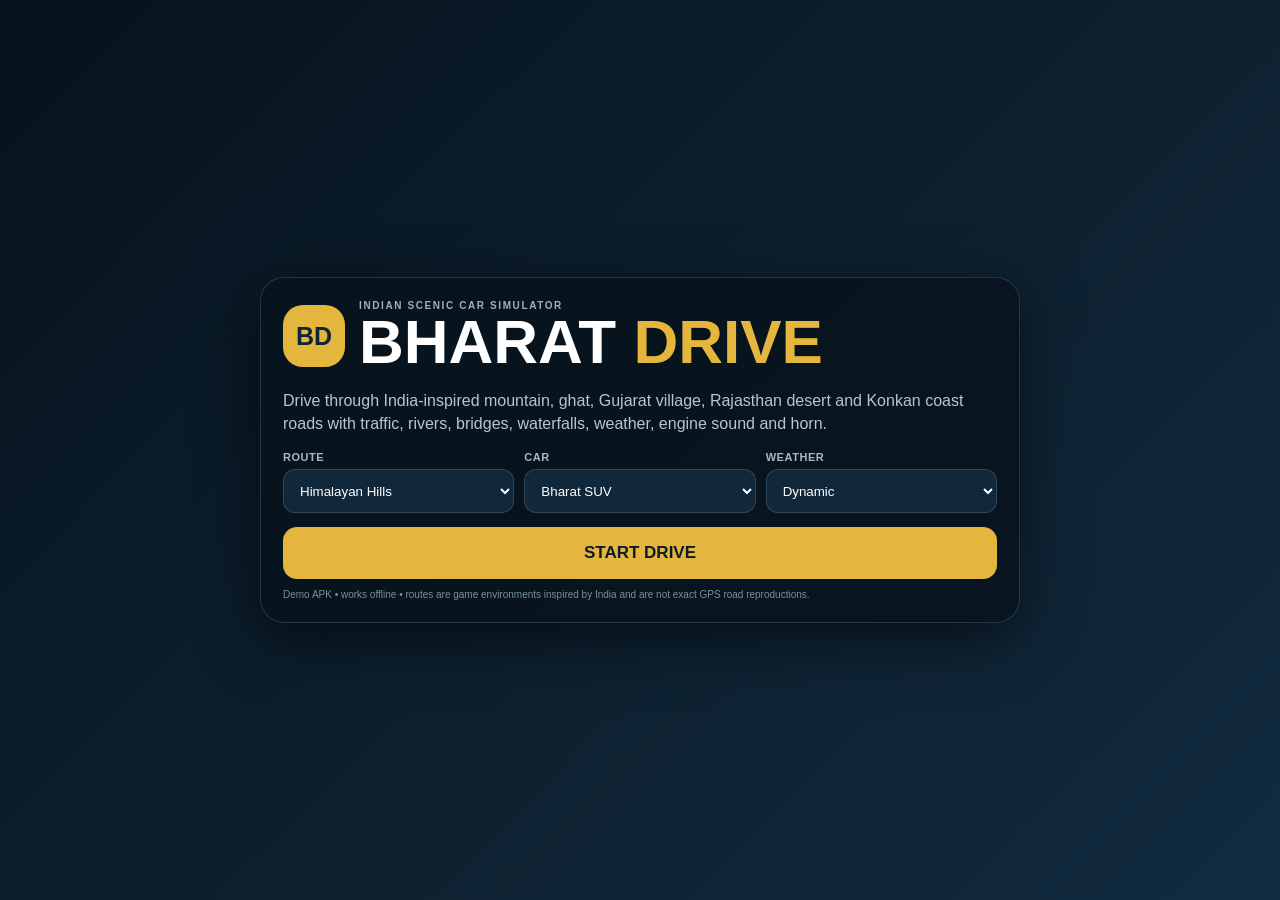
==== bharat-drive-demo/app/src/main/assets/index.html @ 17c28ddc "Add playable Bharat Drive demo game" ====
<!doctype html>
<html>
<head>
<meta charset="utf-8">
<meta name="viewport" content="width=device-width,initial-scale=1,maximum-scale=1,user-scalable=no">
<title>Bharat Drive Demo</title>
<style>
*{box-sizing:border-box;-webkit-tap-highlight-color:transparent}html,body{margin:0;width:100%;height:100%;overflow:hidden;background:#05090d;color:#fff;font-family:Arial,sans-serif;touch-action:none}canvas{display:block;width:100%;height:100%}.screen{position:fixed;inset:0}.menu{display:flex;align-items:center;justify-content:center;background:linear-gradient(135deg,#07131d,#122b3f);padding:18px;z-index:10}.card{width:min(760px,96vw);background:rgba(8,20,30,.92);border:1px solid rgba(255,255,255,.14);border-radius:24px;padding:22px;box-shadow:0 18px 60px #0008}.brand{display:flex;gap:14px;align-items:center}.logo{width:62px;height:62px;border-radius:20px;background:#e4b63e;color:#0c253b;display:grid;place-items:center;font-size:25px;font-weight:900}.eyebrow{font-size:10px;letter-spacing:.16em;color:#9fb1bd;font-weight:800}.card h1{font-size:clamp(34px,6vw,62px);line-height:.9;margin:3px 0}.gold{color:#e4b63e}.desc{color:#b8c6d0;line-height:1.45}.grid{display:grid;grid-template-columns:repeat(3,1fr);gap:10px;margin:14px 0}label{font-size:11px;color:#a9b8c2;text-transform:uppercase;font-weight:800;letter-spacing:.05em}select{width:100%;margin-top:6px;padding:12px;border-radius:12px;background:#10283a;color:#fff;border:1px solid #ffffff24;min-height:44px}.start{width:100%;min-height:52px;border:0;border-radius:14px;background:#e4b63e;color:#0b1b28;font-size:17px;font-weight:900}.small{font-size:10px;color:#78909f;margin:10px 0 0}.hud{position:fixed;inset:0;pointer-events:none;z-index:4}.top{position:absolute;top:10px;left:10px;right:10px;display:flex;justify-content:space-between;gap:8px}.pill,.stats>div{background:#07131dbd;border:1px solid #ffffff22;backdrop-filter:blur(8px);border-radius:13px;padding:8px 11px}.pill{font-size:12px;font-weight:900}.stats{display:flex;gap:6px}.stats>div{text-align:center;min-width:70px;padding:6px 9px}.stats small{display:block;color:#9fb1bd;font-size:8px}.stats strong{font-size:17px}.route{position:absolute;left:12px;top:73px;background:#07131dbd;border:1px solid #ffffff22;border-radius:12px;padding:8px 11px;font-size:11px}.route b{color:#e4b63e}.controls{position:absolute;left:12px;right:12px;bottom:10px;display:flex;justify-content:space-between;align-items:end;pointer-events:none}.cluster{display:flex;gap:10px;pointer-events:auto}.ctl{width:76px;height:76px;border-radius:22px;border:1px solid #ffffff2a;background:#07131dbc;color:#fff;font-weight:900;font-size:25px}.ctl.pedal{height:90px;font-size:12px}.gas{background:#176a42d9}.brake{background:#8d332dd9}.horn{position:absolute;right:12px;top:73px;width:54px;height:48px;border-radius:14px;border:1px solid #ffffff2a;background:#07131dbc;color:#fff;pointer-events:auto;font-size:22px}.pause{position:absolute;right:74px;top:73px;width:54px;height:48px;border-radius:14px;border:1px solid #ffffff2a;background:#07131dbc;color:#fff;pointer-events:auto;font-size:18px}.overlay{position:fixed;inset:0;z-index:20;background:#02070bd9;display:flex;align-items:center;justify-content:center}.overlay .box{width:min(360px,92vw);background:#0c2030;border:1px solid #ffffff25;border-radius:20px;padding:20px;text-align:center}.overlay button{width:100%;margin-top:8px;padding:13px;border:0;border-radius:12px;background:#e4b63e;color:#0b1b28;font-weight:900}.hidden{display:none}.toast{position:fixed;left:50%;top:38%;transform:translate(-50%,-50%);z-index:30;background:#07131dee;border:1px solid #ffffff25;border-radius:12px;padding:10px 14px;font-weight:800;opacity:0;transition:.2s}.toast.show{opacity:1}@media(max-width:650px){.grid{grid-template-columns:repeat(2,1fr)}.stats>div{min-width:55px}.stats strong{font-size:14px}.ctl{width:64px;height:64px}.ctl.pedal{height:76px}.route{top:105px}.horn,.pause{top:105px}}@media(max-width:410px){.grid{grid-template-columns:1fr}.stats>div:nth-child(3){display:none}}
</style>
</head>
<body>
<canvas id="game"></canvas>

<div id="menu" class="screen menu">
  <div class="card">
    <div class="brand"><div class="logo">BD</div><div><div class="eyebrow">INDIAN SCENIC CAR SIMULATOR</div><h1>BHARAT <span class="gold">DRIVE</span></h1></div></div>
    <p class="desc">Drive through India-inspired mountain, ghat, Gujarat village, Rajasthan desert and Konkan coast roads with traffic, rivers, bridges, waterfalls, weather, engine sound and horn.</p>
    <div class="grid">
      <label>Route<select id="route"><option value="himalaya">Himalayan Hills</option><option value="ghats">Western Ghats</option><option value="gujarat">Gujarat Village Highway</option><option value="rajasthan">Rajasthan Desert</option><option value="konkan">Konkan Coast</option></select></label>
      <label>Car<select id="car"><option value="suv">Bharat SUV</option><option value="sedan">Executive Sedan</option><option value="hatch">City Hatch</option></select></label>
      <label>Weather<select id="weather"><option value="auto">Dynamic</option><option value="clear">Clear</option><option value="rain">Rain</option><option value="fog">Fog</option></select></label>
    </div>
    <button id="start" class="start">START DRIVE</button>
    <p class="small">Demo APK • works offline • routes are game environments inspired by India and are not exact GPS road reproductions.</p>
  </div>
</div>

<div id="hud" class="hud hidden">
  <div class="top">
    <div class="pill"><span class="gold">BHARAT</span> DRIVE DEMO</div>
    <div class="stats">
      <div><small>SPEED</small><strong><span id="speed">0</span></strong></div>
      <div><small>GEAR</small><strong id="gear">N</strong></div>
      <div><small>FUEL</small><strong><span id="fuel">100</span>%</strong></div>
    </div>
  </div>
  <div class="route"><b id="routeName">Himalayan Hills</b><br><span id="condition">CLEAR ROAD</span></div>
  <button id="pause" class="pause">⏸</button>
  <button id="horn" class="horn">📣</button>
  <div class="controls">
    <div class="cluster"><button id="left" class="ctl">◀</button><button id="right" class="ctl">▶</button></div>
    <div class="cluster"><button id="brake" class="ctl pedal brake">BRAKE</button><button id="gas" class="ctl pedal gas">GAS</button></div>
  </div>
</div>

<div id="pauseBox" class="overlay hidden"><div class="box"><h2>Drive Paused</h2><p id="pauseText"></p><button id="resume">RESUME</button><button id="restart">RESTART</button><button id="mainMenu">MAIN MENU</button></div></div>
<div id="toast" class="toast"></div>

<script>
(()=>{
const c=document.getElementById('game'),x=c.getContext('2d');
const $=id=>document.getElementById(id);
let W=960,H=540,dpr=1,last=performance.now(),playing=false,paused=false,t=0,speed=0,lane=0,dist=0,fuel=100,traffic=[],spawn=0,weather='auto',route='himalaya',car='suv',rain=[],audio=null,eng=null,engGain=null,windGain=null;
const input={l:false,r:false,g:false,b:false};
const routes={
himalaya:{name:'Himalayan Hills',sky:['#6ea9d0','#d9eef7'],ground:'#587454',mount:'#617d8c',road:'#44494f',water:true,trees:'pine',curve:1.0},
ghats:{name:'Western Ghats',sky:['#68a5ad','#c4e1d1'],ground:'#2f6845',mount:'#315b45',road:'#41464b',water:true,trees:'lush',curve:1.2},
gujarat:{name:'Gujarat Village Highway',sky:['#79b8d5','#d7ebb7'],ground:'#79934f',mount:'#879259',road:'#484b4e',water:true,trees:'dry',curve:.65},
rajasthan:{name:'Rajasthan Desert',sky:['#82b9d2','#f1cf91'],ground:'#ba8247',mount:'#a96f3f',road:'#4b4947',water:false,trees:'desert',curve:.5},
konkan:{name:'Konkan Coast',sky:['#65b3d0','#c7eadc'],ground:'#2f6f4a',mount:'#32664b',road:'#41464a',water:true,trees:'palm',curve:1.0}
};
const cars={suv:{max:185,acc:62,handle:1},sedan:{max:205,acc:68,handle:1.1},hatch:{max:170,acc:76,handle:1.25}};

function resize(){dpr=Math.min(devicePixelRatio||1,2);W=innerWidth;H=innerHeight;c.width=W*dpr;c.height=H*dpr;c.style.width=W+'px';c.style.height=H+'px';x.setTransform(dpr,0,0,dpr,0,0)}
addEventListener('resize',resize);resize();

function curve(z){return Math.sin(t*.13+z*1.7)*.17*routes[route].curve+Math.sin(t*.041+z*.5)*.10}
function sky(){
 const r=routes[route],g=x.createLinearGradient(0,0,0,H*.62);g.addColorStop(0,r.sky[0]);g.addColorStop(1,r.sky[1]);x.fillStyle=g;x.fillRect(0,0,W,H);
 const night=(Math.sin(t*.012)+1)/2<.12;x.globalAlpha=night?.42:1;
 for(let i=0;i<5;i++){x.fillStyle='#ffffffc8';let cx=((i*240+100-t*4)%(W+260))-80,cy=55+(i%2)*35;x.beginPath();x.arc(cx,cy,25,0,7);x.arc(cx+28,cy+4,34,0,7);x.arc(cx+61,cy,22,0,7);x.fill()}x.globalAlpha=1;
}
function mountain(px,base,w,h,col){x.fillStyle=col;x.beginPath();x.moveTo(px,base);x.lineTo(px+w*.5,base-h);x.lineTo(px+w,base);x.closePath();x.fill()}
function tree(px,py,s,type){
 if(type==='palm'){x.strokeStyle='#654629';x.lineWidth=5*s;x.beginPath();x.moveTo(px,py+45*s);x.lineTo(px+5*s,py);x.stroke();x.strokeStyle='#2d7146';x.lineWidth=4*s;for(let k=-2;k<=2;k++){x.beginPath();x.moveTo(px+5*s,py);x.lineTo(px+k*18*s,py-15*s+Math.abs(k)*4*s);x.stroke()}return}
 if(type==='desert'){x.fillStyle='#37613a';x.fillRect(px-3*s,py,6*s,34*s);x.fillRect(px-12*s,py+12*s,12*s,5*s);x.fillRect(px+2*s,py+20*s,12*s,5*s);return}
 x.fillStyle='#5c402a';x.fillRect(px-4*s,py,8*s,36*s);x.fillStyle=type==='dry'?'#627746':'#2f6a44';x.beginPath();x.arc(px,py,22*s,0,7);x.arc(px-13*s,py+10*s,16*s,0,7);x.arc(px+15*s,py+10*s,17*s,0,7);x.fill()
}
function house(px,py,s){x.fillStyle='#e1bd84';x.fillRect(px,py,66*s,42*s);x.fillStyle='#934d32';x.beginPath();x.moveTo(px-6*s,py);x.lineTo(px+33*s,py-26*s);x.lineTo(px+72*s,py);x.closePath();x.fill();x.fillStyle='#47352a';x.fillRect(px+26*s,py+16*s,14*s,26*s)}
function temple(px,py,s){x.fillStyle='#d69a43';x.fillRect(px,py,52*s,44*s);x.beginPath();x.moveTo(px-4*s,py);x.lineTo(px+26*s,py-55*s);x.lineTo(px+56*s,py);x.closePath();x.fill();x.fillStyle='#804628';x.fillRect(px+19*s,py+17*s,14*s,27*s)}
function backdrop(){
 const r=routes[route],hy=H*.52;
 mountain(-W*.08,hy,W*.45,H*.24,r.mount);mountain(W*.22,hy,W*.48,H*.29,r.mount);mountain(W*.57,hy,W*.5,H*.22,r.mount);
 x.fillStyle=r.ground;x.fillRect(0,hy,W,H-hy);
 if(route==='gujarat'){house(W*.06,hy-8,.8);house(W*.79,hy-3,.9);temple(W*.67,hy-25,.8)}
 if(route==='rajasthan'){x.fillStyle='#d39a59';for(let i=0;i<6;i++){x.beginPath();x.ellipse(i*W/5-W*.08,hy+38+(i%2)*16,W*.16,42,0,0,7);x.fill()}}
 for(let i=0;i<9;i++)tree((i+.2)*W/9,hy-12+(i%2)*22,.58+(i%3)*.1,r.trees);
 if(route==='konkan'){x.fillStyle='#3c91b5';x.fillRect(0,hy+25,W,H*.16)}
}
function waterfall(){
 if(!routes[route].water)return;let p=dist%8;if(p<2.4){let bx=W*.82,by=H*.29;x.fillStyle='#405f50';x.fillRect(bx,by,W*.07,H*.24);x.fillStyle='#daf7fb';x.fillRect(bx+W*.027,by+18,W*.018,H*.19);x.fillStyle='#ffffffaa';x.beginPath();x.ellipse(bx+W*.036,by+H*.205,W*.04,9,0,0,7);x.fill()}
}
function road(){
 const hy=H*.54,bot=H;
 let c0=W*.5+curve(0)*W*.22,c1=W*.5+curve(1)*W*.4;
 x.fillStyle=routes[route].road;x.beginPath();x.moveTo(c0-W*.075,hy);x.lineTo(c0+W*.075,hy);x.lineTo(c1+W*.43,bot);x.lineTo(c1-W*.43,bot);x.closePath();x.fill();
 x.strokeStyle='#e7dfbd';x.lineWidth=4;x.beginPath();x.moveTo(c0-W*.075,hy);x.lineTo(c1-W*.43,bot);x.stroke();x.beginPath();x.moveTo(c0+W*.075,hy);x.lineTo(c1+W*.43,bot);x.stroke();
 x.strokeStyle='#fff';x.setLineDash([22,22]);x.lineWidth=3;x.beginPath();x.moveTo(c0,hy);x.lineTo(c1,bot);x.stroke();x.setLineDash([]);
 if(routes[route].water&&dist%11>5.4&&dist%11<6.8){x.fillStyle='#4b96b9';x.fillRect(0,H*.68,W,H*.075);x.fillStyle='#73787c';x.fillRect(W*.16,H*.69,W*.68,H*.05);$('condition').textContent='RIVER BRIDGE'}
}
function carDraw(px,py,s,color,player){
 x.save();x.translate(px,py);let w=86*s,h=118*s;x.fillStyle=color;x.beginPath();round(-w/2,-h/2,w,h,12*s);x.fill();x.fillStyle='#172631';x.fillRect(-w*.32,-h*.23,w*.64,h*.28);x.fillStyle='#111';x.fillRect(-w*.57,-h*.25,w*.11,h*.28);x.fillRect(w*.46,-h*.25,w*.11,h*.28);x.fillRect(-w*.57,h*.12,w*.11,h*.28);x.fillRect(w*.46,h*.12,w*.11,h*.28);x.fillStyle=player?'#edc34e':'#f4f1dc';x.fillRect(-w*.3,-h*.47,w*.2,h*.07);x.fillRect(w*.1,-h*.47,w*.2,h*.07);x.restore()
}
function round(px,py,w,h,r){x.moveTo(px+r,py);x.arcTo(px+w,py,px+w,py+h,r);x.arcTo(px+w,py+h,px,py+h,r);x.arcTo(px,py+h,px,py,r);x.arcTo(px,py,px+w,py,r);x.closePath()}
function trafficDraw(dt){
 for(let i=traffic.length-1;i>=0;i--){let q=traffic[i];q.z+=dt*(.11+speed/260);if(q.z>1.15){traffic.splice(i,1);continue}let z=Math.max(.03,q.z),py=H*.54+z*z*H*.41,center=W*.5+curve(z)*W*.4,half=W*(.075+z*.35),px=center+q.l*half;carDraw(px,py,.18+z*.62,q.c,false);if(z>.82&&Math.abs(lane*W*.25-q.l*half)<W*.075){speed*=.75;$('condition').textContent='TRAFFIC • SLOW DOWN';toast('Traffic ahead')}}
}
function player(){let center=W*.5+curve(1)*W*.4;let col=car==='sedan'?'#273a49':car==='hatch'?'#d9a833':'#e1e5e8';carDraw(center+lane*W*.25,H*.84,.72,col,true)}
function rainDraw(dt){
 const current=weather==='rain'||(weather==='auto'&&Math.sin(t*.018)>.82);
 if(!current){rain=[];return}if(rain.length<85)for(let i=rain.length;i<85;i++)rain.push([Math.random()*W,Math.random()*H,8+Math.random()*12]);
 x.strokeStyle='#d7efff99';x.lineWidth=1.2;for(let q of rain){q[1]+=q[2]*dt*20;if(q[1]>H){q[0]=Math.random()*W;q[1]=-20}x.beginPath();x.moveTo(q[0],q[1]);x.lineTo(q[0]-5,q[1]+15);x.stroke()}$('condition').textContent='RAIN • WET ROAD'
}
function fog(){const on=weather==='fog'||(weather==='auto'&&Math.sin(t*.011)<-.9);if(on){x.fillStyle='#dfe9e955';x.fillRect(0,0,W,H);$('condition').textContent='FOG • LOW VISIBILITY'}}
function spawnTraffic(){const cols=['#c84d45','#3f7fba','#e0b440','#7c5d9c','#dde0e1','#2d6d50'];traffic.push({l:Math.random()>.5?.34:-.34,z:.03,c:cols[(Math.random()*cols.length)|0]})}
function update(dt){
 if(input.g)speed+=cars[car].acc*dt;else speed-=18*dt;if(input.b)speed-=95*dt;speed=Math.max(0,Math.min(cars[car].max,speed));
 let st=(.55+speed/160)*cars[car].handle*dt;if(input.l)lane-=st;if(input.r)lane+=st;lane=Math.max(-.96,Math.min(.96,lane));
 dist+=speed*dt/3600;fuel=Math.max(0,fuel-speed*dt*.00075);if(fuel<=0)speed=Math.max(0,speed-80*dt);t+=dt*(.8+speed/55);spawn-=dt;if(spawn<=0&&traffic.length<7){spawnTraffic();spawn=.8+Math.random()*1.5}
 if(!input.g&&!input.b&&speed<1)speed=0;
 $('speed').textContent=Math.round(speed);$('gear').textContent=speed<2?'N':speed<35?'1':speed<70?'2':speed<105?'3':speed<145?'4':'5';$('fuel').textContent=Math.round(fuel);
 if(!(weather==='rain'||weather==='fog')&&!(routes[route].water&&dist%11>5.4&&dist%11<6.8))$('condition').textContent=speed>145?'HIGH SPEED':'CLEAR ROAD';
 updateAudio()
}
function render(dt){sky();backdrop();waterfall();road();trafficDraw(dt);player();rainDraw(dt);fog()}
function loop(now){let dt=Math.min(.04,(now-last)/1000);last=now;if(playing&&!paused)update(dt);render(playing&&!paused?dt:0);requestAnimationFrame(loop)}

function initAudio(){if(audio)return;audio=new (window.AudioContext||window.webkitAudioContext)();let master=audio.createGain();master.gain.value=.42;master.connect(audio.destination);engGain=audio.createGain();engGain.gain.value=.01;eng=audio.createOscillator();eng.type='sawtooth';eng.frequency.value=55;let filter=audio.createBiquadFilter();filter.type='lowpass';filter.frequency.value=600;eng.connect(filter);filter.connect(engGain);engGain.connect(master);eng.start();let noise=audio.createBufferSource(),buf=audio.createBuffer(1,audio.sampleRate*2,audio.sampleRate),a=buf.getChannelData(0);for(let i=0;i<a.length;i++)a[i]=Math.random()*2-1;noise.buffer=buf;noise.loop=true;let f=audio.createBiquadFilter();f.type='bandpass';f.frequency.value=850;windGain=audio.createGain();windGain.gain.value=0;noise.connect(f);f.connect(windGain);windGain.connect(master);noise.start();audio._master=master}
function updateAudio(){if(!audio)return;let p=speed/205,n=audio.currentTime;eng.frequency.setTargetAtTime(55+p*175,n,.04);engGain.gain.setTargetAtTime(.015+p*.08,n,.08);windGain.gain.setTargetAtTime(p*p*.05,n,.1)}
function horn(){initAudio();audio.resume();let n=audio.currentTime;for(const [f,d] of [[370,0],[494,.012]]){let o=audio.createOscillator(),g=audio.createGain();o.type='square';o.frequency.value=f;g.gain.setValueAtTime(.0001,n+d);g.gain.exponentialRampToValueAtTime(.13,n+d+.02);g.gain.exponentialRampToValueAtTime(.0001,n+d+.34);o.connect(g);g.connect(audio._master);o.start(n+d);o.stop(n+d+.36)}}
function toast(m){let el=$('toast');el.textContent=m;el.classList.add('show');clearTimeout(el._t);el._t=setTimeout(()=>el.classList.remove('show'),1100)}
function start(){route=$('route').value;car=$('car').value;weather=$('weather').value;$('routeName').textContent=routes[route].name;speed=0;lane=0;dist=0;fuel=100;traffic=[];playing=true;paused=false;$('menu').classList.add('hidden');$('hud').classList.remove('hidden');initAudio();audio.resume()}
function bind(id,k){let e=$(id);let on=q=>{q.preventDefault();input[k]=true;if(audio)audio.resume()},off=q=>{q.preventDefault();input[k]=false};e.addEventListener('pointerdown',on);e.addEventListener('pointerup',off);e.addEventListener('pointercancel',off);e.addEventListener('pointerleave',off)}
bind('left','l');bind('right','r');bind('gas','g');bind('brake','b');
$('start').onclick=start;$('horn').onclick=horn;$('pause').onclick=()=>{paused=true;$('pauseText').textContent=Math.round(speed)+' km/h • '+dist.toFixed(1)+' km driven';$('pauseBox').classList.remove('hidden')};$('resume').onclick=()=>{paused=false;$('pauseBox').classList.add('hidden')};$('restart').onclick=()=>{speed=0;lane=0;dist=0;fuel=100;traffic=[];paused=false;$('pauseBox').classList.add('hidden')};$('mainMenu').onclick=()=>{playing=false;paused=false;$('hud').classList.add('hidden');$('pauseBox').classList.add('hidden');$('menu').classList.remove('hidden');speed=0};
addEventListener('keydown',e=>{if(e.key==='ArrowLeft')input.l=true;if(e.key==='ArrowRight')input.r=true;if(e.key==='ArrowUp')input.g=true;if(e.key==='ArrowDown')input.b=true;if(e.key.toLowerCase()==='h')horn()});addEventListener('keyup',e=>{if(e.key==='ArrowLeft')input.l=false;if(e.key==='ArrowRight')input.r=false;if(e.key==='ArrowUp')input.g=false;if(e.key==='ArrowDown')input.b=false});
requestAnimationFrame(loop)
})();
</script>
</body>
</html>
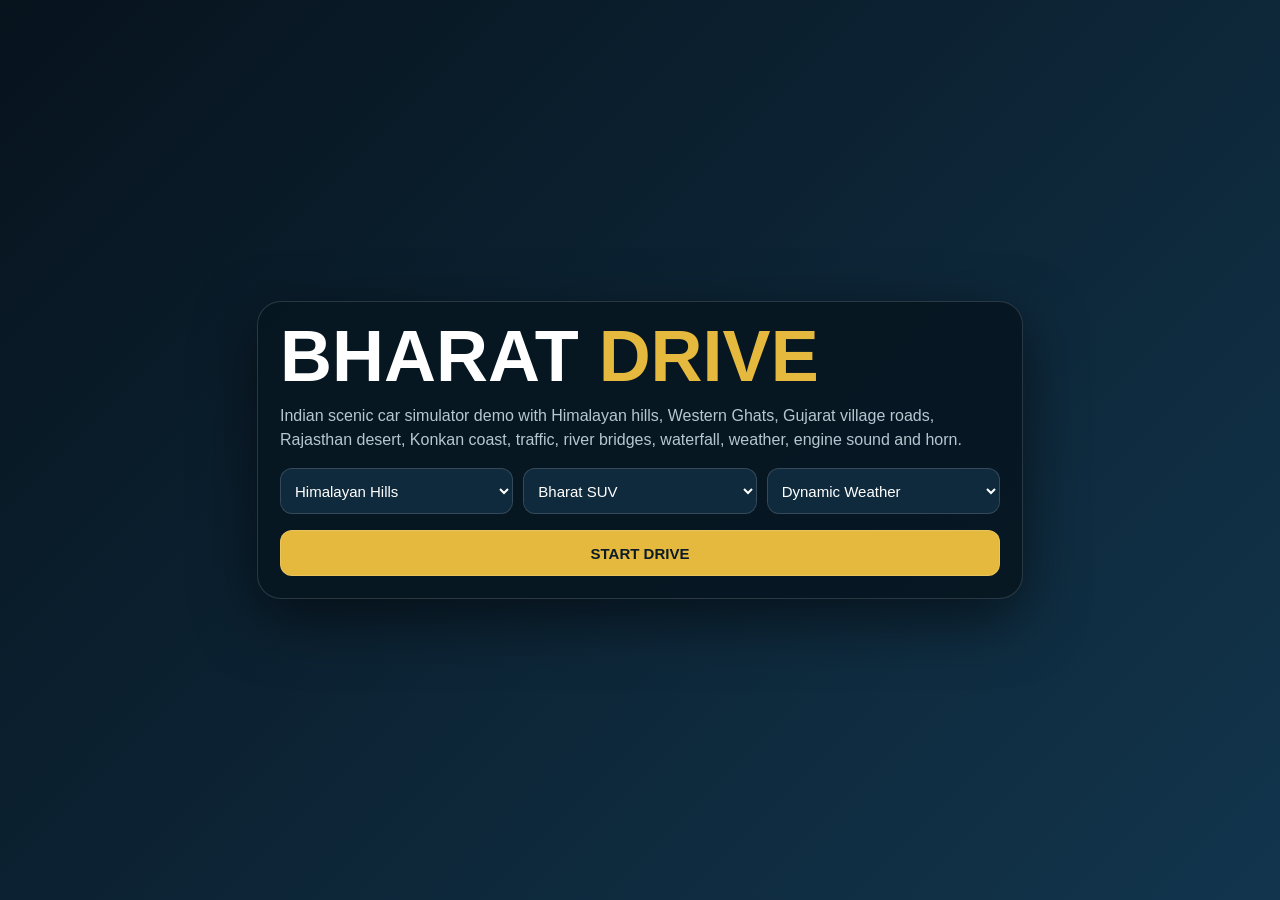
==== commit b8618ef2: "Build Bharat Drive demo APK project" ====
--- a/bharat-drive-demo/app/src/main/assets/index.html
+++ b/bharat-drive-demo/app/src/main/assets/index.html
@@ -1,141 +1,9 @@
-<!doctype html>
-<html>
-<head>
-<meta charset="utf-8">
-<meta name="viewport" content="width=device-width,initial-scale=1,maximum-scale=1,user-scalable=no">
-<title>Bharat Drive Demo</title>
-<style>
-*{box-sizing:border-box;-webkit-tap-highlight-color:transparent}html,body{margin:0;width:100%;height:100%;overflow:hidden;background:#05090d;color:#fff;font-family:Arial,sans-serif;touch-action:none}canvas{display:block;width:100%;height:100%}.screen{position:fixed;inset:0}.menu{display:flex;align-items:center;justify-content:center;background:linear-gradient(135deg,#07131d,#122b3f);padding:18px;z-index:10}.card{width:min(760px,96vw);background:rgba(8,20,30,.92);border:1px solid rgba(255,255,255,.14);border-radius:24px;padding:22px;box-shadow:0 18px 60px #0008}.brand{display:flex;gap:14px;align-items:center}.logo{width:62px;height:62px;border-radius:20px;background:#e4b63e;color:#0c253b;display:grid;place-items:center;font-size:25px;font-weight:900}.eyebrow{font-size:10px;letter-spacing:.16em;color:#9fb1bd;font-weight:800}.card h1{font-size:clamp(34px,6vw,62px);line-height:.9;margin:3px 0}.gold{color:#e4b63e}.desc{color:#b8c6d0;line-height:1.45}.grid{display:grid;grid-template-columns:repeat(3,1fr);gap:10px;margin:14px 0}label{font-size:11px;color:#a9b8c2;text-transform:uppercase;font-weight:800;letter-spacing:.05em}select{width:100%;margin-top:6px;padding:12px;border-radius:12px;background:#10283a;color:#fff;border:1px solid #ffffff24;min-height:44px}.start{width:100%;min-height:52px;border:0;border-radius:14px;background:#e4b63e;color:#0b1b28;font-size:17px;font-weight:900}.small{font-size:10px;color:#78909f;margin:10px 0 0}.hud{position:fixed;inset:0;pointer-events:none;z-index:4}.top{position:absolute;top:10px;left:10px;right:10px;display:flex;justify-content:space-between;gap:8px}.pill,.stats>div{background:#07131dbd;border:1px solid #ffffff22;backdrop-filter:blur(8px);border-radius:13px;padding:8px 11px}.pill{font-size:12px;font-weight:900}.stats{display:flex;gap:6px}.stats>div{text-align:center;min-width:70px;padding:6px 9px}.stats small{display:block;color:#9fb1bd;font-size:8px}.stats strong{font-size:17px}.route{position:absolute;left:12px;top:73px;background:#07131dbd;border:1px solid #ffffff22;border-radius:12px;padding:8px 11px;font-size:11px}.route b{color:#e4b63e}.controls{position:absolute;left:12px;right:12px;bottom:10px;display:flex;justify-content:space-between;align-items:end;pointer-events:none}.cluster{display:flex;gap:10px;pointer-events:auto}.ctl{width:76px;height:76px;border-radius:22px;border:1px solid #ffffff2a;background:#07131dbc;color:#fff;font-weight:900;font-size:25px}.ctl.pedal{height:90px;font-size:12px}.gas{background:#176a42d9}.brake{background:#8d332dd9}.horn{position:absolute;right:12px;top:73px;width:54px;height:48px;border-radius:14px;border:1px solid #ffffff2a;background:#07131dbc;color:#fff;pointer-events:auto;font-size:22px}.pause{position:absolute;right:74px;top:73px;width:54px;height:48px;border-radius:14px;border:1px solid #ffffff2a;background:#07131dbc;color:#fff;pointer-events:auto;font-size:18px}.overlay{position:fixed;inset:0;z-index:20;background:#02070bd9;display:flex;align-items:center;justify-content:center}.overlay .box{width:min(360px,92vw);background:#0c2030;border:1px solid #ffffff25;border-radius:20px;padding:20px;text-align:center}.overlay button{width:100%;margin-top:8px;padding:13px;border:0;border-radius:12px;background:#e4b63e;color:#0b1b28;font-weight:900}.hidden{display:none}.toast{position:fixed;left:50%;top:38%;transform:translate(-50%,-50%);z-index:30;background:#07131dee;border:1px solid #ffffff25;border-radius:12px;padding:10px 14px;font-weight:800;opacity:0;transition:.2s}.toast.show{opacity:1}@media(max-width:650px){.grid{grid-template-columns:repeat(2,1fr)}.stats>div{min-width:55px}.stats strong{font-size:14px}.ctl{width:64px;height:64px}.ctl.pedal{height:76px}.route{top:105px}.horn,.pause{top:105px}}@media(max-width:410px){.grid{grid-template-columns:1fr}.stats>div:nth-child(3){display:none}}
-</style>
-</head>
-<body>
-<canvas id="game"></canvas>
-
-<div id="menu" class="screen menu">
-  <div class="card">
-    <div class="brand"><div class="logo">BD</div><div><div class="eyebrow">INDIAN SCENIC CAR SIMULATOR</div><h1>BHARAT <span class="gold">DRIVE</span></h1></div></div>
-    <p class="desc">Drive through India-inspired mountain, ghat, Gujarat village, Rajasthan desert and Konkan coast roads with traffic, rivers, bridges, waterfalls, weather, engine sound and horn.</p>
-    <div class="grid">
-      <label>Route<select id="route"><option value="himalaya">Himalayan Hills</option><option value="ghats">Western Ghats</option><option value="gujarat">Gujarat Village Highway</option><option value="rajasthan">Rajasthan Desert</option><option value="konkan">Konkan Coast</option></select></label>
-      <label>Car<select id="car"><option value="suv">Bharat SUV</option><option value="sedan">Executive Sedan</option><option value="hatch">City Hatch</option></select></label>
-      <label>Weather<select id="weather"><option value="auto">Dynamic</option><option value="clear">Clear</option><option value="rain">Rain</option><option value="fog">Fog</option></select></label>
-    </div>
-    <button id="start" class="start">START DRIVE</button>
-    <p class="small">Demo APK • works offline • routes are game environments inspired by India and are not exact GPS road reproductions.</p>
-  </div>
-</div>
-
-<div id="hud" class="hud hidden">
-  <div class="top">
-    <div class="pill"><span class="gold">BHARAT</span> DRIVE DEMO</div>
-    <div class="stats">
-      <div><small>SPEED</small><strong><span id="speed">0</span></strong></div>
-      <div><small>GEAR</small><strong id="gear">N</strong></div>
-      <div><small>FUEL</small><strong><span id="fuel">100</span>%</strong></div>
-    </div>
-  </div>
-  <div class="route"><b id="routeName">Himalayan Hills</b><br><span id="condition">CLEAR ROAD</span></div>
-  <button id="pause" class="pause">⏸</button>
-  <button id="horn" class="horn">📣</button>
-  <div class="controls">
-    <div class="cluster"><button id="left" class="ctl">◀</button><button id="right" class="ctl">▶</button></div>
-    <div class="cluster"><button id="brake" class="ctl pedal brake">BRAKE</button><button id="gas" class="ctl pedal gas">GAS</button></div>
-  </div>
-</div>
-
-<div id="pauseBox" class="overlay hidden"><div class="box"><h2>Drive Paused</h2><p id="pauseText"></p><button id="resume">RESUME</button><button id="restart">RESTART</button><button id="mainMenu">MAIN MENU</button></div></div>
-<div id="toast" class="toast"></div>
-
+<!doctype html><html><head><meta charset="utf-8"><meta name="viewport" content="width=device-width,initial-scale=1,maximum-scale=1,user-scalable=no"><title>Bharat Drive Demo</title><style>
+html,body{margin:0;width:100%;height:100%;overflow:hidden;background:#06111a;font-family:Arial,sans-serif;color:#fff;touch-action:none}canvas{width:100%;height:100%;display:block}.menu,.pause{position:fixed;inset:0;display:flex;align-items:center;justify-content:center;background:linear-gradient(135deg,#07131d,#12354d);z-index:10}.card{width:min(720px,92vw);background:#071722ee;border:1px solid #ffffff24;border-radius:24px;padding:22px;box-shadow:0 20px 60px #0008}.brand{font-size:clamp(38px,7vw,72px);font-weight:900;line-height:.9}.gold{color:#e5b83e}.desc{color:#b8c6d0;line-height:1.5}.row{display:grid;grid-template-columns:repeat(3,1fr);gap:10px;margin:16px 0}select,button{min-height:46px;border-radius:12px;border:1px solid #ffffff26;background:#102a3d;color:#fff;padding:10px;font-size:15px}button.primary{width:100%;background:#e5b83e;color:#0b1b28;font-weight:900}.hud{position:fixed;inset:0;pointer-events:none}.top{position:absolute;top:10px;left:10px;right:10px;display:flex;justify-content:space-between;gap:8px}.pill{background:#071722c8;border:1px solid #ffffff22;border-radius:12px;padding:8px 12px;font-weight:800}.stats{display:flex;gap:6px}.stat{background:#071722c8;border:1px solid #ffffff22;border-radius:12px;padding:6px 10px;text-align:center;min-width:62px}.stat small{display:block;color:#9fb1bd;font-size:8px}.controls{position:absolute;left:12px;right:12px;bottom:10px;display:flex;justify-content:space-between;align-items:end;pointer-events:none}.cluster{display:flex;gap:10px;pointer-events:auto}.ctl{width:72px;height:72px;border-radius:22px;background:#071722cc;font-size:24px;font-weight:900}.pedal{height:88px;font-size:12px}.gas{background:#176a42d9}.brake{background:#8d332dd9}.horn{position:absolute;right:12px;top:75px;width:56px;height:50px;pointer-events:auto}.route{position:absolute;left:12px;top:75px;background:#071722cc;border-radius:12px;padding:8px 11px;font-size:11px}.hidden{display:none!important}.pause .card{text-align:center;width:min(360px,90vw)}@media(max-width:600px){.row{grid-template-columns:1fr}.ctl{width:62px;height:62px}.pedal{height:76px}.route,.horn{top:105px}}
+</style></head><body>
+<canvas id="g"></canvas>
+<div id="menu" class="menu"><div class="card"><div class="brand">BHARAT <span class="gold">DRIVE</span></div><p class="desc">Indian scenic car simulator demo with Himalayan hills, Western Ghats, Gujarat village roads, Rajasthan desert, Konkan coast, traffic, river bridges, waterfall, weather, engine sound and horn.</p><div class="row"><select id="route"><option value="himalaya">Himalayan Hills</option><option value="ghats">Western Ghats</option><option value="gujarat">Gujarat Village Highway</option><option value="rajasthan">Rajasthan Desert</option><option value="konkan">Konkan Coast</option></select><select id="car"><option value="suv">Bharat SUV</option><option value="sedan">Executive Sedan</option><option value="hatch">City Hatch</option></select><select id="weather"><option value="auto">Dynamic Weather</option><option value="clear">Clear</option><option value="rain">Rain</option><option value="fog">Fog</option></select></div><button id="start" class="primary">START DRIVE</button></div></div>
+<div id="hud" class="hud hidden"><div class="top"><div class="pill"><span class="gold">BHARAT</span> DRIVE DEMO</div><div class="stats"><div class="stat"><small>SPEED</small><b id="speed">0</b></div><div class="stat"><small>GEAR</small><b id="gear">N</b></div><div class="stat"><small>FUEL</small><b id="fuel">100%</b></div></div></div><div class="route"><b id="rname">Himalayan Hills</b><br><span id="cond">CLEAR ROAD</span></div><button id="horn" class="horn">📣</button><div class="controls"><div class="cluster"><button id="left" class="ctl">◀</button><button id="right" class="ctl">▶</button></div><div class="cluster"><button id="brake" class="ctl pedal brake">BRAKE</button><button id="gas" class="ctl pedal gas">GAS</button></div></div></div>
 <script>
-(()=>{
-const c=document.getElementById('game'),x=c.getContext('2d');
-const $=id=>document.getElementById(id);
-let W=960,H=540,dpr=1,last=performance.now(),playing=false,paused=false,t=0,speed=0,lane=0,dist=0,fuel=100,traffic=[],spawn=0,weather='auto',route='himalaya',car='suv',rain=[],audio=null,eng=null,engGain=null,windGain=null;
-const input={l:false,r:false,g:false,b:false};
-const routes={
-himalaya:{name:'Himalayan Hills',sky:['#6ea9d0','#d9eef7'],ground:'#587454',mount:'#617d8c',road:'#44494f',water:true,trees:'pine',curve:1.0},
-ghats:{name:'Western Ghats',sky:['#68a5ad','#c4e1d1'],ground:'#2f6845',mount:'#315b45',road:'#41464b',water:true,trees:'lush',curve:1.2},
-gujarat:{name:'Gujarat Village Highway',sky:['#79b8d5','#d7ebb7'],ground:'#79934f',mount:'#879259',road:'#484b4e',water:true,trees:'dry',curve:.65},
-rajasthan:{name:'Rajasthan Desert',sky:['#82b9d2','#f1cf91'],ground:'#ba8247',mount:'#a96f3f',road:'#4b4947',water:false,trees:'desert',curve:.5},
-konkan:{name:'Konkan Coast',sky:['#65b3d0','#c7eadc'],ground:'#2f6f4a',mount:'#32664b',road:'#41464a',water:true,trees:'palm',curve:1.0}
-};
-const cars={suv:{max:185,acc:62,handle:1},sedan:{max:205,acc:68,handle:1.1},hatch:{max:170,acc:76,handle:1.25}};
-
-function resize(){dpr=Math.min(devicePixelRatio||1,2);W=innerWidth;H=innerHeight;c.width=W*dpr;c.height=H*dpr;c.style.width=W+'px';c.style.height=H+'px';x.setTransform(dpr,0,0,dpr,0,0)}
-addEventListener('resize',resize);resize();
-
-function curve(z){return Math.sin(t*.13+z*1.7)*.17*routes[route].curve+Math.sin(t*.041+z*.5)*.10}
-function sky(){
- const r=routes[route],g=x.createLinearGradient(0,0,0,H*.62);g.addColorStop(0,r.sky[0]);g.addColorStop(1,r.sky[1]);x.fillStyle=g;x.fillRect(0,0,W,H);
- const night=(Math.sin(t*.012)+1)/2<.12;x.globalAlpha=night?.42:1;
- for(let i=0;i<5;i++){x.fillStyle='#ffffffc8';let cx=((i*240+100-t*4)%(W+260))-80,cy=55+(i%2)*35;x.beginPath();x.arc(cx,cy,25,0,7);x.arc(cx+28,cy+4,34,0,7);x.arc(cx+61,cy,22,0,7);x.fill()}x.globalAlpha=1;
-}
-function mountain(px,base,w,h,col){x.fillStyle=col;x.beginPath();x.moveTo(px,base);x.lineTo(px+w*.5,base-h);x.lineTo(px+w,base);x.closePath();x.fill()}
-function tree(px,py,s,type){
- if(type==='palm'){x.strokeStyle='#654629';x.lineWidth=5*s;x.beginPath();x.moveTo(px,py+45*s);x.lineTo(px+5*s,py);x.stroke();x.strokeStyle='#2d7146';x.lineWidth=4*s;for(let k=-2;k<=2;k++){x.beginPath();x.moveTo(px+5*s,py);x.lineTo(px+k*18*s,py-15*s+Math.abs(k)*4*s);x.stroke()}return}
- if(type==='desert'){x.fillStyle='#37613a';x.fillRect(px-3*s,py,6*s,34*s);x.fillRect(px-12*s,py+12*s,12*s,5*s);x.fillRect(px+2*s,py+20*s,12*s,5*s);return}
- x.fillStyle='#5c402a';x.fillRect(px-4*s,py,8*s,36*s);x.fillStyle=type==='dry'?'#627746':'#2f6a44';x.beginPath();x.arc(px,py,22*s,0,7);x.arc(px-13*s,py+10*s,16*s,0,7);x.arc(px+15*s,py+10*s,17*s,0,7);x.fill()
-}
-function house(px,py,s){x.fillStyle='#e1bd84';x.fillRect(px,py,66*s,42*s);x.fillStyle='#934d32';x.beginPath();x.moveTo(px-6*s,py);x.lineTo(px+33*s,py-26*s);x.lineTo(px+72*s,py);x.closePath();x.fill();x.fillStyle='#47352a';x.fillRect(px+26*s,py+16*s,14*s,26*s)}
-function temple(px,py,s){x.fillStyle='#d69a43';x.fillRect(px,py,52*s,44*s);x.beginPath();x.moveTo(px-4*s,py);x.lineTo(px+26*s,py-55*s);x.lineTo(px+56*s,py);x.closePath();x.fill();x.fillStyle='#804628';x.fillRect(px+19*s,py+17*s,14*s,27*s)}
-function backdrop(){
- const r=routes[route],hy=H*.52;
- mountain(-W*.08,hy,W*.45,H*.24,r.mount);mountain(W*.22,hy,W*.48,H*.29,r.mount);mountain(W*.57,hy,W*.5,H*.22,r.mount);
- x.fillStyle=r.ground;x.fillRect(0,hy,W,H-hy);
- if(route==='gujarat'){house(W*.06,hy-8,.8);house(W*.79,hy-3,.9);temple(W*.67,hy-25,.8)}
- if(route==='rajasthan'){x.fillStyle='#d39a59';for(let i=0;i<6;i++){x.beginPath();x.ellipse(i*W/5-W*.08,hy+38+(i%2)*16,W*.16,42,0,0,7);x.fill()}}
- for(let i=0;i<9;i++)tree((i+.2)*W/9,hy-12+(i%2)*22,.58+(i%3)*.1,r.trees);
- if(route==='konkan'){x.fillStyle='#3c91b5';x.fillRect(0,hy+25,W,H*.16)}
-}
-function waterfall(){
- if(!routes[route].water)return;let p=dist%8;if(p<2.4){let bx=W*.82,by=H*.29;x.fillStyle='#405f50';x.fillRect(bx,by,W*.07,H*.24);x.fillStyle='#daf7fb';x.fillRect(bx+W*.027,by+18,W*.018,H*.19);x.fillStyle='#ffffffaa';x.beginPath();x.ellipse(bx+W*.036,by+H*.205,W*.04,9,0,0,7);x.fill()}
-}
-function road(){
- const hy=H*.54,bot=H;
- let c0=W*.5+curve(0)*W*.22,c1=W*.5+curve(1)*W*.4;
- x.fillStyle=routes[route].road;x.beginPath();x.moveTo(c0-W*.075,hy);x.lineTo(c0+W*.075,hy);x.lineTo(c1+W*.43,bot);x.lineTo(c1-W*.43,bot);x.closePath();x.fill();
- x.strokeStyle='#e7dfbd';x.lineWidth=4;x.beginPath();x.moveTo(c0-W*.075,hy);x.lineTo(c1-W*.43,bot);x.stroke();x.beginPath();x.moveTo(c0+W*.075,hy);x.lineTo(c1+W*.43,bot);x.stroke();
- x.strokeStyle='#fff';x.setLineDash([22,22]);x.lineWidth=3;x.beginPath();x.moveTo(c0,hy);x.lineTo(c1,bot);x.stroke();x.setLineDash([]);
- if(routes[route].water&&dist%11>5.4&&dist%11<6.8){x.fillStyle='#4b96b9';x.fillRect(0,H*.68,W,H*.075);x.fillStyle='#73787c';x.fillRect(W*.16,H*.69,W*.68,H*.05);$('condition').textContent='RIVER BRIDGE'}
-}
-function carDraw(px,py,s,color,player){
- x.save();x.translate(px,py);let w=86*s,h=118*s;x.fillStyle=color;x.beginPath();round(-w/2,-h/2,w,h,12*s);x.fill();x.fillStyle='#172631';x.fillRect(-w*.32,-h*.23,w*.64,h*.28);x.fillStyle='#111';x.fillRect(-w*.57,-h*.25,w*.11,h*.28);x.fillRect(w*.46,-h*.25,w*.11,h*.28);x.fillRect(-w*.57,h*.12,w*.11,h*.28);x.fillRect(w*.46,h*.12,w*.11,h*.28);x.fillStyle=player?'#edc34e':'#f4f1dc';x.fillRect(-w*.3,-h*.47,w*.2,h*.07);x.fillRect(w*.1,-h*.47,w*.2,h*.07);x.restore()
-}
-function round(px,py,w,h,r){x.moveTo(px+r,py);x.arcTo(px+w,py,px+w,py+h,r);x.arcTo(px+w,py+h,px,py+h,r);x.arcTo(px,py+h,px,py,r);x.arcTo(px,py,px+w,py,r);x.closePath()}
-function trafficDraw(dt){
- for(let i=traffic.length-1;i>=0;i--){let q=traffic[i];q.z+=dt*(.11+speed/260);if(q.z>1.15){traffic.splice(i,1);continue}let z=Math.max(.03,q.z),py=H*.54+z*z*H*.41,center=W*.5+curve(z)*W*.4,half=W*(.075+z*.35),px=center+q.l*half;carDraw(px,py,.18+z*.62,q.c,false);if(z>.82&&Math.abs(lane*W*.25-q.l*half)<W*.075){speed*=.75;$('condition').textContent='TRAFFIC • SLOW DOWN';toast('Traffic ahead')}}
-}
-function player(){let center=W*.5+curve(1)*W*.4;let col=car==='sedan'?'#273a49':car==='hatch'?'#d9a833':'#e1e5e8';carDraw(center+lane*W*.25,H*.84,.72,col,true)}
-function rainDraw(dt){
- const current=weather==='rain'||(weather==='auto'&&Math.sin(t*.018)>.82);
- if(!current){rain=[];return}if(rain.length<85)for(let i=rain.length;i<85;i++)rain.push([Math.random()*W,Math.random()*H,8+Math.random()*12]);
- x.strokeStyle='#d7efff99';x.lineWidth=1.2;for(let q of rain){q[1]+=q[2]*dt*20;if(q[1]>H){q[0]=Math.random()*W;q[1]=-20}x.beginPath();x.moveTo(q[0],q[1]);x.lineTo(q[0]-5,q[1]+15);x.stroke()}$('condition').textContent='RAIN • WET ROAD'
-}
-function fog(){const on=weather==='fog'||(weather==='auto'&&Math.sin(t*.011)<-.9);if(on){x.fillStyle='#dfe9e955';x.fillRect(0,0,W,H);$('condition').textContent='FOG • LOW VISIBILITY'}}
-function spawnTraffic(){const cols=['#c84d45','#3f7fba','#e0b440','#7c5d9c','#dde0e1','#2d6d50'];traffic.push({l:Math.random()>.5?.34:-.34,z:.03,c:cols[(Math.random()*cols.length)|0]})}
-function update(dt){
- if(input.g)speed+=cars[car].acc*dt;else speed-=18*dt;if(input.b)speed-=95*dt;speed=Math.max(0,Math.min(cars[car].max,speed));
- let st=(.55+speed/160)*cars[car].handle*dt;if(input.l)lane-=st;if(input.r)lane+=st;lane=Math.max(-.96,Math.min(.96,lane));
- dist+=speed*dt/3600;fuel=Math.max(0,fuel-speed*dt*.00075);if(fuel<=0)speed=Math.max(0,speed-80*dt);t+=dt*(.8+speed/55);spawn-=dt;if(spawn<=0&&traffic.length<7){spawnTraffic();spawn=.8+Math.random()*1.5}
- if(!input.g&&!input.b&&speed<1)speed=0;
- $('speed').textContent=Math.round(speed);$('gear').textContent=speed<2?'N':speed<35?'1':speed<70?'2':speed<105?'3':speed<145?'4':'5';$('fuel').textContent=Math.round(fuel);
- if(!(weather==='rain'||weather==='fog')&&!(routes[route].water&&dist%11>5.4&&dist%11<6.8))$('condition').textContent=speed>145?'HIGH SPEED':'CLEAR ROAD';
- updateAudio()
-}
-function render(dt){sky();backdrop();waterfall();road();trafficDraw(dt);player();rainDraw(dt);fog()}
-function loop(now){let dt=Math.min(.04,(now-last)/1000);last=now;if(playing&&!paused)update(dt);render(playing&&!paused?dt:0);requestAnimationFrame(loop)}
-
-function initAudio(){if(audio)return;audio=new (window.AudioContext||window.webkitAudioContext)();let master=audio.createGain();master.gain.value=.42;master.connect(audio.destination);engGain=audio.createGain();engGain.gain.value=.01;eng=audio.createOscillator();eng.type='sawtooth';eng.frequency.value=55;let filter=audio.createBiquadFilter();filter.type='lowpass';filter.frequency.value=600;eng.connect(filter);filter.connect(engGain);engGain.connect(master);eng.start();let noise=audio.createBufferSource(),buf=audio.createBuffer(1,audio.sampleRate*2,audio.sampleRate),a=buf.getChannelData(0);for(let i=0;i<a.length;i++)a[i]=Math.random()*2-1;noise.buffer=buf;noise.loop=true;let f=audio.createBiquadFilter();f.type='bandpass';f.frequency.value=850;windGain=audio.createGain();windGain.gain.value=0;noise.connect(f);f.connect(windGain);windGain.connect(master);noise.start();audio._master=master}
-function updateAudio(){if(!audio)return;let p=speed/205,n=audio.currentTime;eng.frequency.setTargetAtTime(55+p*175,n,.04);engGain.gain.setTargetAtTime(.015+p*.08,n,.08);windGain.gain.setTargetAtTime(p*p*.05,n,.1)}
-function horn(){initAudio();audio.resume();let n=audio.currentTime;for(const [f,d] of [[370,0],[494,.012]]){let o=audio.createOscillator(),g=audio.createGain();o.type='square';o.frequency.value=f;g.gain.setValueAtTime(.0001,n+d);g.gain.exponentialRampToValueAtTime(.13,n+d+.02);g.gain.exponentialRampToValueAtTime(.0001,n+d+.34);o.connect(g);g.connect(audio._master);o.start(n+d);o.stop(n+d+.36)}}
-function toast(m){let el=$('toast');el.textContent=m;el.classList.add('show');clearTimeout(el._t);el._t=setTimeout(()=>el.classList.remove('show'),1100)}
-function start(){route=$('route').value;car=$('car').value;weather=$('weather').value;$('routeName').textContent=routes[route].name;speed=0;lane=0;dist=0;fuel=100;traffic=[];playing=true;paused=false;$('menu').classList.add('hidden');$('hud').classList.remove('hidden');initAudio();audio.resume()}
-function bind(id,k){let e=$(id);let on=q=>{q.preventDefault();input[k]=true;if(audio)audio.resume()},off=q=>{q.preventDefault();input[k]=false};e.addEventListener('pointerdown',on);e.addEventListener('pointerup',off);e.addEventListener('pointercancel',off);e.addEventListener('pointerleave',off)}
-bind('left','l');bind('right','r');bind('gas','g');bind('brake','b');
-$('start').onclick=start;$('horn').onclick=horn;$('pause').onclick=()=>{paused=true;$('pauseText').textContent=Math.round(speed)+' km/h • '+dist.toFixed(1)+' km driven';$('pauseBox').classList.remove('hidden')};$('resume').onclick=()=>{paused=false;$('pauseBox').classList.add('hidden')};$('restart').onclick=()=>{speed=0;lane=0;dist=0;fuel=100;traffic=[];paused=false;$('pauseBox').classList.add('hidden')};$('mainMenu').onclick=()=>{playing=false;paused=false;$('hud').classList.add('hidden');$('pauseBox').classList.add('hidden');$('menu').classList.remove('hidden');speed=0};
-addEventListener('keydown',e=>{if(e.key==='ArrowLeft')input.l=true;if(e.key==='ArrowRight')input.r=true;if(e.key==='ArrowUp')input.g=true;if(e.key==='ArrowDown')input.b=true;if(e.key.toLowerCase()==='h')horn()});addEventListener('keyup',e=>{if(e.key==='ArrowLeft')input.l=false;if(e.key==='ArrowRight')input.r=false;if(e.key==='ArrowUp')input.g=false;if(e.key==='ArrowDown')input.b=false});
-requestAnimationFrame(loop)
-})();
-</script>
-</body>
-</html>+(()=>{const c=document.getElementById('g'),ctx=c.getContext('2d'),$=i=>document.getElementById(i);let W,H,dpr,last=performance.now(),play=false,t=0,spd=0,lane=0,dist=0,fuel=100,route='himalaya',car='suv',weather='auto',traffic=[],spawn=0,audio,osc,gain;const key={l:0,r:0,g:0,b:0};const R={himalaya:{n:'Himalayan Hills',a:'#72acd1',b:'#dceef7',g:'#5d7754',m:'#67808d',w:1},ghats:{n:'Western Ghats',a:'#68a5ad',b:'#c4e1d1',g:'#316847',m:'#365c49',w:1.2},gujarat:{n:'Gujarat Village Highway',a:'#79b8d5',b:'#d7ebb7',g:'#7c944e',m:'#89945b',w:.7},rajasthan:{n:'Rajasthan Desert',a:'#83b8d0',b:'#f1cf91',g:'#b98249',m:'#a87042',w:.5},konkan:{n:'Konkan Coast',a:'#65b3d0',b:'#c7eadc',g:'#2f704b',m:'#35664d',w:1}};const C={suv:{max:185,acc:62,h:1},sedan:{max:205,acc:68,h:1.1},hatch:{max:170,acc:76,h:1.25}};function resize(){dpr=Math.min(devicePixelRatio||1,2);W=innerWidth;H=innerHeight;c.width=W*dpr;c.height=H*dpr;ctx.setTransform(dpr,0,0,dpr,0,0)}addEventListener('resize',resize);resize();function curve(z){return Math.sin(t*.13+z*1.7)*.17*R[route].w+Math.sin(t*.041+z*.5)*.1}function mount(px,base,w,h,col){ctx.fillStyle=col;ctx.beginPath();ctx.moveTo(px,base);ctx.lineTo(px+w*.5,base-h);ctx.lineTo(px+w,base);ctx.closePath();ctx.fill()}function tree(px,py,s,palm){if(palm){ctx.strokeStyle='#654629';ctx.lineWidth=5*s;ctx.beginPath();ctx.moveTo(px,py+42*s);ctx.lineTo(px+5*s,py);ctx.stroke();ctx.strokeStyle='#2d7146';ctx.lineWidth=4*s;for(let k=-2;k<=2;k++){ctx.beginPath();ctx.moveTo(px+5*s,py);ctx.lineTo(px+k*18*s,py-15*s+Math.abs(k)*4*s);ctx.stroke()}return}ctx.fillStyle='#60442c';ctx.fillRect(px-4*s,py,8*s,34*s);ctx.fillStyle=route==='rajasthan'?'#627746':'#2f6a44';ctx.beginPath();ctx.arc(px,py,21*s,0,7);ctx.arc(px-12*s,py+9*s,15*s,0,7);ctx.arc(px+14*s,py+9*s,16*s,0,7);ctx.fill()}function house(px,py,s){ctx.fillStyle='#e1bd84';ctx.fillRect(px,py,64*s,40*s);ctx.fillStyle='#934d32';ctx.beginPath();ctx.moveTo(px-5*s,py);ctx.lineTo(px+32*s,py-24*s);ctx.lineTo(px+69*s,py);ctx.closePath();ctx.fill()}function bg(){let r=R[route],gr=ctx.createLinearGradient(0,0,0,H*.6);gr.addColorStop(0,r.a);gr.addColorStop(1,r.b);ctx.fillStyle=gr;ctx.fillRect(0,0,W,H);let hy=H*.53;mount(-W*.08,hy,W*.45,H*.24,r.m);mount(W*.22,hy,W*.48,H*.29,r.m);mount(W*.57,hy,W*.5,H*.22,r.m);ctx.fillStyle=r.g;ctx.fillRect(0,hy,W,H-hy);if(route==='konkan'){ctx.fillStyle='#3d91b5';ctx.fillRect(0,hy+25,W,H*.15)}if(route==='gujarat'){house(W*.07,hy-6,.8);house(W*.8,hy-3,.85)}for(let i=0;i<8;i++)tree((i+.2)*W/8,hy-12+(i%2)*20,.55+(i%3)*.1,route==='konkan')}function road(){let hy=H*.55,c0=W*.5+curve(0)*W*.22,c1=W*.5+curve(1)*W*.4;ctx.fillStyle='#474b50';ctx.beginPath();ctx.moveTo(c0-W*.075,hy);ctx.lineTo(c0+W*.075,hy);ctx.lineTo(c1+W*.43,H);ctx.lineTo(c1-W*.43,H);ctx.closePath();ctx.fill();ctx.strokeStyle='#eee4be';ctx.lineWidth=4;ctx.beginPath();ctx.moveTo(c0-W*.075,hy);ctx.lineTo(c1-W*.43,H);ctx.stroke();ctx.beginPath();ctx.moveTo(c0+W*.075,hy);ctx.lineTo(c1+W*.43,H);ctx.stroke();ctx.strokeStyle='#fff';ctx.setLineDash([20,22]);ctx.beginPath();ctx.moveTo(c0,hy);ctx.lineTo(c1,H);ctx.stroke();ctx.setLineDash([]);if(route!=='rajasthan'&&dist%10>5&&dist%10<6.4){ctx.fillStyle='#4997bd';ctx.fillRect(0,H*.69,W,H*.07);ctx.fillStyle='#747a7e';ctx.fillRect(W*.16,H*.70,W*.68,H*.045);$('cond').textContent='RIVER BRIDGE'}}function rounded(x,y,w,h,r){ctx.moveTo(x+r,y);ctx.arcTo(x+w,y,x+w,y+h,r);ctx.arcTo(x+w,y+h,x,y+h,r);ctx.arcTo(x,y+h,x,y,r);ctx.arcTo(x,y,x+w,y,r);ctx.closePath()}function drawCar(px,py,s,col,p){ctx.save();ctx.translate(px,py);let w=82*s,h=112*s;ctx.fillStyle=col;ctx.beginPath();rounded(-w/2,-h/2,w,h,11*s);ctx.fill();ctx.fillStyle='#182731';ctx.fillRect(-w*.31,-h*.22,w*.62,h*.27);ctx.fillStyle='#111';ctx.fillRect(-w*.57,-h*.24,w*.11,h*.28);ctx.fillRect(w*.46,-h*.24,w*.11,h*.28);ctx.fillRect(-w*.57,h*.12,w*.11,h*.28);ctx.fillRect(w*.46,h*.12,w*.11,h*.28);ctx.fillStyle=p?'#f1c64c':'#f4f1dc';ctx.fillRect(-w*.3,-h*.47,w*.2,h*.07);ctx.fillRect(w*.1,-h*.47,w*.2,h*.07);ctx.restore()}function spawnT(){let co=['#c84d45','#3f7fba','#e0b440','#7c5d9c','#e2e5e7','#2d6d50'];traffic.push({l:Math.random()>.5?.34:-.34,z:.03,c:co[(Math.random()*co.length)|0]})}function tr(dt){for(let i=traffic.length-1;i>=0;i--){let q=traffic[i];q.z+=dt*(.1+spd/260);if(q.z>1.15){traffic.splice(i,1);continue}let z=q.z,py=H*.55+z*z*H*.4,center=W*.5+curve(z)*W*.4,half=W*(.075+z*.35),px=center+q.l*half;drawCar(px,py,.18+z*.62,q.c,0);if(z>.84&&Math.abs(lane*W*.25-q.l*half)<W*.075){spd*=.75;$('cond').textContent='TRAFFIC • SLOW DOWN'}}}function rain(){let on=weather==='rain'||(weather==='auto'&&Math.sin(t*.02)>.88);if(on){ctx.strokeStyle='#d7efff99';for(let i=0;i<70;i++){let rx=(i*97+t*40)%W,ry=(i*53+t*120)%H;ctx.beginPath();ctx.moveTo(rx,ry);ctx.lineTo(rx-5,ry+14);ctx.stroke()}$('cond').textContent='RAIN • WET ROAD'}if(weather==='fog'||(weather==='auto'&&Math.sin(t*.012)<-.92)){ctx.fillStyle='#e4eeee55';ctx.fillRect(0,0,W,H);$('cond').textContent='FOG • LOW VISIBILITY'}}function update(dt){if(key.g)spd+=C[car].acc*dt;else spd-=18*dt;if(key.b)spd-=95*dt;spd=Math.max(0,Math.min(C[car].max,spd));let s=(.55+spd/160)*C[car].h*dt;if(key.l)lane-=s;if(key.r)lane+=s;lane=Math.max(-.95,Math.min(.95,lane));dist+=spd*dt/3600;fuel=Math.max(0,fuel-spd*dt*.0008);if(!fuel)spd=Math.max(0,spd-80*dt);t+=dt*(.8+spd/55);spawn-=dt;if(spawn<=0&&traffic.length<7){spawnT();spawn=.8+Math.random()*1.4}$('speed').textContent=Math.round(spd);$('gear').textContent=spd<2?'N':spd<35?'1':spd<70?'2':spd<105?'3':spd<145?'4':'5';$('fuel').textContent=Math.round(fuel)+'%';if(!(route!=='rajasthan'&&dist%10>5&&dist%10<6.4))$('cond').textContent=spd>145?'HIGH SPEED':'CLEAR ROAD';if(audio){osc.frequency.setTargetAtTime(55+spd*.9,audio.currentTime,.05);gain.gain.setTargetAtTime(.015+spd/2500,audio.currentTime,.08)}}function render(dt){bg();road();tr(dt);let center=W*.5+curve(1)*W*.4,col=car==='sedan'?'#273a49':car==='hatch'?'#d9a833':'#e1e5e8';drawCar(center+lane*W*.25,H*.85,.75,col,1);rain()}function loop(n){let dt=Math.min(.04,(n-last)/1000);last=n;if(play)update(dt);render(play?dt:0);requestAnimationFrame(loop)}function snd(){if(audio)return;audio=new (AudioContext||webkitAudioContext)();gain=audio.createGain();gain.gain.value=.02;osc=audio.createOscillator();osc.type='sawtooth';osc.frequency.value=55;let f=audio.createBiquadFilter();f.type='lowpass';f.frequency.value=650;osc.connect(f);f.connect(gain);gain.connect(audio.destination);osc.start()}function horn(){snd();audio.resume();let o=audio.createOscillator(),g=audio.createGain(),n=audio.currentTime;o.type='square';o.frequency.value=410;g.gain.setValueAtTime(.001,n);g.gain.exponentialRampToValueAtTime(.15,n+.02);g.gain.exponentialRampToValueAtTime(.001,n+.35);o.connect(g);g.connect(audio.destination);o.start();o.stop(n+.36)}function bind(id,k){let e=$(id),on=v=>{v.preventDefault();key[k]=1;snd();audio.resume()},off=v=>{v.preventDefault();key[k]=0};e.addEventListener('pointerdown',on);e.addEventListener('pointerup',off);e.addEventListener('pointercancel',off);e.addEventListener('pointerleave',off)}bind('left','l');bind('right','r');bind('gas','g');bind('brake','b');$('start').onclick=()=>{route=$('route').value;car=$('car').value;weather=$('weather').value;$('rname').textContent=R[route].n;$('menu').classList.add('hidden');$('hud').classList.remove('hidden');play=1;snd();audio.resume()};$('horn').onclick=horn;requestAnimationFrame(loop)})();
+</script></body></html>
